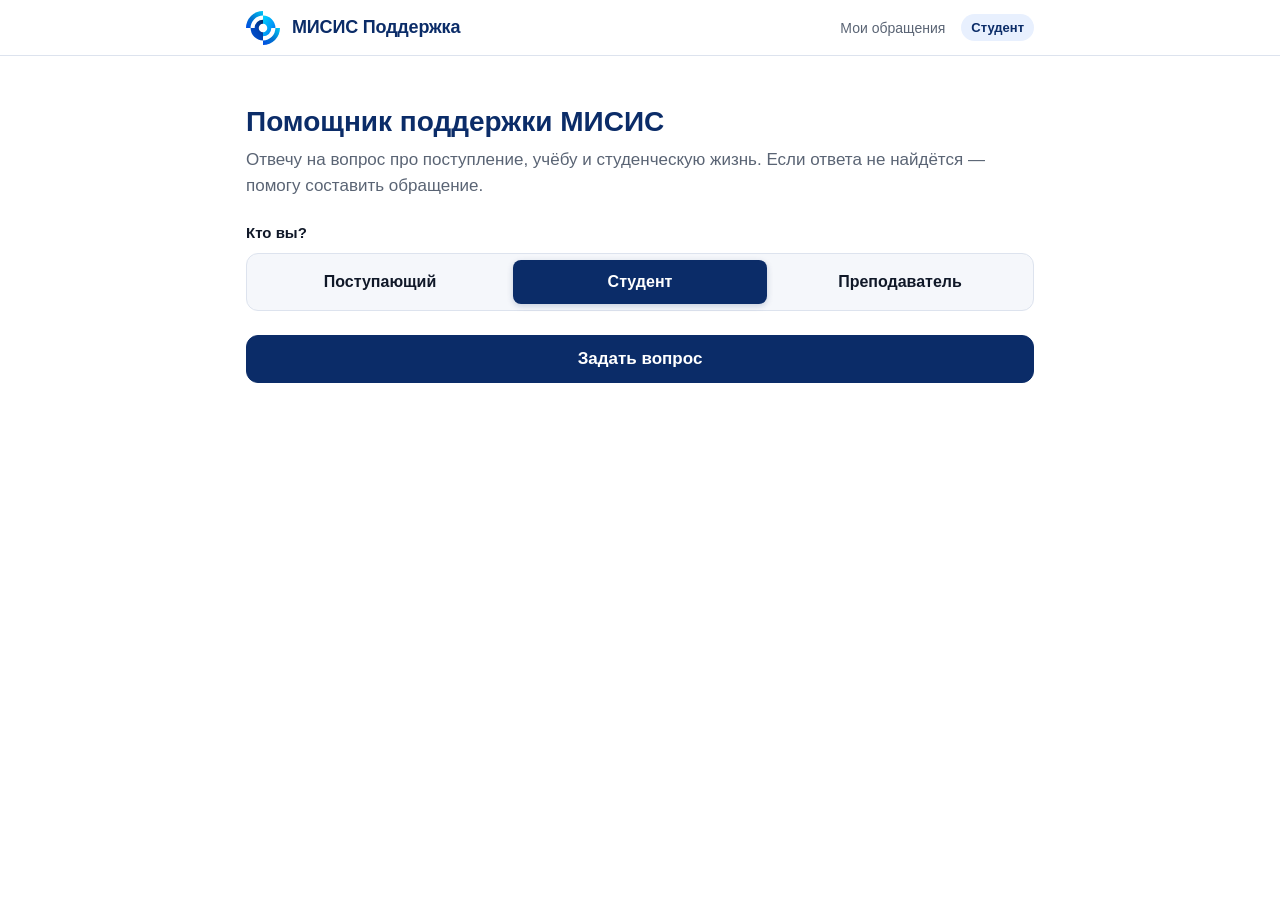
==== web/index.html @ 2f020215 "Студенческий интерфейс подключён к настоящему API Макет antitaxi лежал текстом внутри team/antitaxi/" ====
<!DOCTYPE html>
<html lang="ru">
<head>
  <meta charset="UTF-8">
  <meta name="viewport" content="width=device-width, initial-scale=1.0">
  <title>Помощник поддержки МИСИС</title>
  <link rel="stylesheet" href="style.css">
</head>
<body>

  <header class="app-header">
    <div class="header-container">
      <div class="brand-mark" id="btnLogoHome" role="button" tabindex="0" title="На главную">
        <!-- SVG reproducing the exact MISIS rebranded mark provided in prompt -->
        <svg viewBox="0 0 100 100" fill="none" xmlns="http://www.w3.org/2000/svg" aria-label="Логотип МИСИС">
          <defs>
            <!-- Top-Left Outer Arc Gradient: vibrant cyan to deep royal blue -->
            <linearGradient id="misisGradOuterTL" x1="100%" y1="0%" x2="0%" y2="100%">
              <stop offset="0%" stop-color="#00c8f8"/>
              <stop offset="55%" stop-color="#0072ce"/>
              <stop offset="100%" stop-color="#004de6"/>
            </linearGradient>
            <!-- Bottom-Right Outer Arc Gradient: deep royal blue to vibrant cyan -->
            <linearGradient id="misisGradOuterBR" x1="0%" y1="100%" x2="100%" y2="0%">
              <stop offset="0%" stop-color="#004de6"/>
              <stop offset="45%" stop-color="#0072ce"/>
              <stop offset="100%" stop-color="#00c8f8"/>
            </linearGradient>
            <!-- Cyan Portal Core Gradient -->
            <linearGradient id="misisGradCoreCyan" x1="0%" y1="0%" x2="100%" y2="100%">
              <stop offset="0%" stop-color="#00d4ff"/>
              <stop offset="60%" stop-color="#0099f7"/>
              <stop offset="100%" stop-color="#0066eb"/>
            </linearGradient>
            <!-- Blue Portal Core Gradient -->
            <linearGradient id="misisGradCoreBlue" x1="0%" y1="100%" x2="100%" y2="0%">
              <stop offset="0%" stop-color="#0052d4"/>
              <stop offset="50%" stop-color="#0044b8"/>
              <stop offset="100%" stop-color="#002b66"/>
            </linearGradient>
          </defs>

          <!-- Top-Left Outer Arc (Quadrant 2) -->
          <path d="M 50 0 A 50 50 0 0 0 0 50 L 13.5 50 A 36.5 36.5 0 0 1 50 13.5 Z" fill="url(#misisGradOuterTL)"/>

          <!-- Bottom-Right Outer Arc (Quadrant 4) -->
          <path d="M 50 100 A 50 50 0 0 0 100 50 L 86.5 50 A 36.5 36.5 0 0 1 50 86.5 Z" fill="url(#misisGradOuterBR)"/>

          <!-- Right Cyan Core (Quadrants 1 and 4 inner) -->
          <path d="M 50 13.5 A 36.5 36.5 0 0 1 86.5 50 L 74.5 50 A 24.5 24.5 0 0 1 50 74.5 L 50 62.5 A 12.5 12.5 0 0 0 50 37.5 L 50 13.5 Z" fill="url(#misisGradCoreCyan)"/>

          <!-- Left Blue Core (Quadrants 3 and 2 inner) -->
          <path d="M 50 86.5 A 36.5 36.5 0 0 1 13.5 50 L 25.5 50 A 24.5 24.5 0 0 1 50 25.5 L 50 37.5 A 12.5 12.5 0 0 0 50 62.5 L 50 86.5 Z" fill="url(#misisGradCoreBlue)"/>
        </svg>
        <span class="brand-title">МИСИС Поддержка</span>
      </div>

      <div class="header-user-status">
        <button type="button" class="btn-text" id="btnMyTicketsNav">Мои обращения</button>
        <span class="badge-role" id="hdrRoleBadge">Студент</span>
        <span class="badge-verified" id="hdrVerifiedBadge" style="display:none;" title="Почта подтверждена">✓ email</span>
        <button type="button" class="btn-text" id="hdrLogoutBtn" style="display:none;">Выйти</button>
      </div>
    </div>
  </header>

  <main class="app-main">

    <!-- Screen 1: Main screen with role slider -->
    <section id="screen-main" class="screen-view is-active" aria-labelledby="mainTitle">
      <div style="padding: 24px 0 16px;">
        <h1 id="mainTitle" class="screen-title">Помощник поддержки МИСИС</h1>
        <p class="screen-desc">
          Отвечу на вопрос про поступление, учёбу и студенческую жизнь. Если ответа не найдётся — помогу составить обращение.
        </p>

        <div style="margin-bottom:10px;">
          <label class="form-label" style="margin-bottom:8px; display:block;">Кто вы?</label>
          <div class="role-slider" role="radiogroup" aria-label="Выбор роли">
            <button type="button" class="role-option" data-role="applicant" role="radio" aria-checked="false">Поступающий</button>
            <button type="button" class="role-option is-selected" data-role="student" role="radio" aria-checked="true">Студент</button>
            <button type="button" class="role-option" data-role="teacher" role="radio" aria-checked="false">Преподаватель</button>
          </div>
        </div>

        <button type="button" id="btnStartChat" class="btn btn-primary btn-block">Задать вопрос</button>
      </div>
    </section>

    <!-- Screen 2: Chat screen with feed and input -->
    <section id="screen-chat" class="screen-view" aria-label="Чат с поддержкой">
      <div class="chat-layout">
        <nav class="chat-nav-tabs" aria-label="Режимы">
          <button type="button" class="tab-btn is-active" id="tabAskBtn">Задать вопрос</button>
          <button type="button" class="tab-btn" id="tabTicketBtn">Создать обращение</button>
        </nav>

        <div class="chat-feed" id="chatFeed" role="log" aria-live="polite"></div>

        <!-- Quick suggestion buttons for current role -->
        <div class="quick-actions-bar" id="roleSuggestionsBar" aria-label="Быстрые вопросы"></div>

        <!-- Quick actions row for verified student/teacher -->
        <div class="quick-actions-bar" id="scheduleQuickBar" style="display:none;">
          <button type="button" class="pill-btn" id="btnSchedToday">📅 Расписание на сегодня</button>
          <button type="button" class="pill-btn" id="btnSchedTomorrow">📅 На завтра</button>
          <label class="pill-btn" style="position:relative; cursor:pointer;">
            <span>🗓️ Выбрать день</span>
            <input type="date" id="dateSchedPicker" style="position:absolute; opacity:0; width:100%; left:0; top:0; height:100%; cursor:pointer;">
          </label>
        </div>

        <form id="chatForm" onsubmit="return false;" style="margin-top:auto;">
          <div class="chat-input-wrapper">
            <textarea id="chatInput" class="chat-textarea" placeholder="Ваш вопрос своими словами..." rows="1" aria-label="Сообщение"></textarea>
            <button type="button" id="chatSendBtn" class="chat-send-btn" aria-label="Отправить вопрос" disabled>
              <svg width="20" height="20" viewBox="0 0 24 24" fill="none" stroke="currentColor" stroke-width="2.2" stroke-linecap="round" stroke-linejoin="round">
                <line x1="22" y1="2" x2="11" y2="13"></line>
                <polygon points="22 2 15 22 11 13 2 9 22 2"></polygon>
              </svg>
            </button>
          </div>
          <div class="chat-hint-meta">
            <span>Enter — отправить, Shift+Enter — перенос строки</span>
          </div>
        </form>
      </div>
    </section>

    <!-- Screen 3: Email input with role-aware labels and hints -->
    <section id="screen-verify-email" class="screen-view" aria-labelledby="verifyEmailTitle">
      <div class="verify-box">
        <h1 id="verifyEmailTitle" class="screen-title">Подтверждение почты</h1>
        <p class="screen-desc">
          Чтобы создать официальное обращение и увидеть ответ в разделе «Мои обращения», подтвердите ваш почтовый адрес.
        </p>

        <form id="emailForm" onsubmit="return false;">
          <div class="form-group">
            <label for="inputEmail" class="form-label" id="emailFieldLabel">Адрес электронной почты <span class="req">*</span></label>
            <input type="email" id="inputEmail" class="input-field" placeholder="ivanov@edu.misis.ru" required>
            <div class="input-hint" id="emailHintText">
              Студентам и преподавателям — корпоративная почта @edu.misis.ru или @misis.ru, поступающим — любая личная.
            </div>
          </div>

          <div id="emailStatusBox" class="status-banner info" style="display:none;"></div>

          <button type="submit" id="btnSendCode" class="btn btn-primary btn-block">Получить код</button>
          <button type="button" class="btn btn-secondary btn-block" style="margin-top:8px;" id="btnCancelVerify">Вернуться в чат</button>
        </form>
      </div>
    </section>

    <!-- Screen 4: 6-digit verification code screen -->
    <section id="screen-verify-code" class="screen-view" aria-labelledby="verifyCodeTitle">
      <div class="verify-box">
        <h1 id="verifyCodeTitle" class="screen-title">Введите код</h1>
        <p class="screen-desc">
          Мы отправили 6-значный код на <strong id="verifyCodeTargetEmail">user@misis.ru</strong>.
        </p>

        <div id="demoCodeBanner" class="demo-code-banner" style="display:none;"></div>

        <form id="codeForm" onsubmit="return false;">
          <div class="form-group">
            <input type="text" id="inputVerifyCode" class="input-field code-input-lg" inputmode="numeric" maxlength="6" placeholder="000000" autocomplete="one-time-code" required>
          </div>

          <div id="codeStatusBox" class="status-banner info" style="display:none;"></div>

          <button type="submit" id="btnSubmitCode" class="btn btn-primary btn-block" style="margin-top:16px;">Подтвердить код</button>
          <button type="button" id="btnResendCode" class="btn btn-secondary btn-block" style="margin-top:8px;" disabled>
            Отправить код повторно <span id="codeTimerText">(0:45)</span>
          </button>
        </form>
      </div>
    </section>

    <!-- Screen 5: Dynamic Profile screen -->
    <section id="screen-profile" class="screen-view" aria-labelledby="profileTitle">
      <div class="verify-box" style="max-width:540px;">
        <h1 id="profileTitle" class="screen-title">Расскажите о себе</h1>
        <p class="screen-desc">Спрошу один раз — это нужно, чтобы показывать ваше точное расписание и адресовать вопросы в деканат.</p>

        <div id="profileNotReadyBox" class="not-ready-box" style="display:none;">
          Раздел ещё не подключён. Можно продолжить без профиля — расписание и автозаполнение будут недоступны.
          <div style="margin-top:12px;">
            <button type="button" id="btnProfileNotReadyContinue" class="btn btn-secondary">Продолжить без профиля</button>
          </div>
        </div>

        <form id="profileForm" onsubmit="return false;">
          <div id="profileDynamicFields"></div>

          <div id="profileStatusBox" class="status-banner error" style="display:none;"></div>

          <button type="submit" id="btnSaveProfile" class="btn btn-primary btn-block" style="margin-top:16px;">Сохранить и продолжить</button>

          <div style="margin-top:12px; text-align:center;">
            <button type="button" id="btnSkipProfile" class="btn-text">Пропустить</button>
            <p style="font-size:13px; color:var(--text-dim); margin-top:4px;">
              Если пропустить, функции расписания и автозаполнения будут недоступны.
            </p>
          </div>
        </form>
      </div>
    </section>

    <!-- Screen 6: Clarifications & Ticket Preview -->
    <section id="screen-ticket-preview" class="screen-view" aria-labelledby="ticketDraftTitle">
      <div style="max-width:680px; margin:0 auto; width:100%;">
        <h1 id="ticketDraftTitle" class="screen-title">Оформление обращения</h1>
        <p class="screen-desc">Проверьте данные перед отправкой. Обращение уйдёт профильному сотруднику МИСИС во внутреннюю очередь поддержки.</p>

        <div id="draftLoadingBox" class="state-box" style="display:none;">Готовлю черновик обращения…</div>
        <div id="draftErrorBox" class="state-box state-error" style="display:none;"></div>

        <div id="clarifyQuestionsBlock" class="clarify-card" style="display:none;">
          <h3 style="font-size:18px; margin-bottom:8px; color:var(--brand);">Чтобы оформить обращение, уточните:</h3>
          <div id="clarifyInputsContainer"></div>
          <button type="button" id="btnSubmitClarifications" class="btn btn-primary" style="margin-top:12px;">Продолжить</button>
        </div>

        <div id="ticketReadyBlock" class="card" style="display:none;">
          <h3 style="font-size:20px; font-weight:700; color:var(--brand); margin-bottom:12px;">Предпросмотр обращения</h3>

          <div class="ticket-preview">
            <div class="ticket-preview-row">
              <div class="ticket-preview-label">Тема</div>
              <div class="ticket-preview-val" id="previewSubject">—</div>
            </div>
            <div class="ticket-preview-row">
              <div class="ticket-preview-label">От кого</div>
              <div class="ticket-preview-val" id="previewSender">—</div>
            </div>
            <div class="ticket-preview-row">
              <div class="ticket-preview-label">Текст обращения</div>
              <div class="ticket-preview-val" id="previewText" style="background:#fff; padding:12px; border-radius:8px; border:1px solid var(--line); margin-top:4px;">—</div>
            </div>
          </div>

          <div id="submitStatusBox" class="status-banner error" style="display:none;"></div>

          <div style="display:flex; gap:12px; margin-top:16px;">
            <button type="button" id="btnConfirmSendTicket" class="btn btn-primary" style="flex:1;">Отправить обращение</button>
            <button type="button" id="btnEditTicket" class="btn btn-secondary">Исправить</button>
          </div>
        </div>
      </div>
    </section>

    <!-- Screen 7: Ticket Sent confirmation -->
    <section id="screen-ticket-sent" class="screen-view" aria-labelledby="sentTitle">
      <div class="success-hero">
        <div style="width:64px; height:64px; border-radius:50%; background:var(--ok-soft); color:var(--ok); display:flex; align-items:center; justify-content:center; margin:0 auto 16px; font-size:32px;">
          ✓
        </div>
        <h1 id="sentTitle" class="screen-title">Обращение отправлено</h1>
        <p class="screen-desc" style="margin-bottom:8px;">Ваш вопрос зарегистрирован в службе поддержки университета.</p>

        <div>
          <div style="font-size:14px; color:var(--text-dim); text-transform:uppercase; letter-spacing:0.05em; font-weight:700;">Номер обращения</div>
          <div class="ticket-num-badge" id="sentTicketId">MISIS-2026-0007</div>
        </div>

        <div class="card" style="text-align:left; margin:20px 0;">
          <div style="font-size:15px; margin-bottom:6px;"><strong>Куда направлено:</strong> <span id="sentTargetDept">Служба поддержки МИСИС</span></div>
          <div style="font-size:15px;"><strong>Что дальше:</strong> Ответ появится здесь, в разделе «Мои обращения». Письмом он не приходит — сотрудник отвечает во внутренней очереди.</div>
        </div>

        <div style="display:flex; gap:12px; flex-wrap:wrap; justify-content:center;">
          <button type="button" id="btnOpenTicketAfterSent" class="btn btn-secondary">Открыть «Мои обращения»</button>
          <button type="button" id="btnBackToChatAfterSent" class="btn btn-primary">Задать ещё вопрос</button>
        </div>
      </div>
    </section>

    <!-- Screen 8: "Мои обращения" — экрана не было в макете, добавлен при отключении
         почты: теперь это единственное место, где виден ответ сотрудника. -->
    <section id="screen-my-tickets" class="screen-view" aria-labelledby="myTicketsTitle">
      <div style="max-width:720px; margin:0 auto; width:100%;">

        <!-- Подэкран списка -->
        <div id="myTicketsListView">
          <div class="tickets-toolbar">
            <div>
              <h1 id="myTicketsTitle" class="screen-title" style="margin-bottom:4px;">Мои обращения</h1>
              <p class="screen-desc" style="margin-bottom:0;">Ответ сотрудника появляется здесь — почтой он не приходит.</p>
            </div>
            <button type="button" class="btn btn-secondary" id="btnRefreshMyTickets">Обновить</button>
          </div>

          <div class="tickets-search" style="margin-top:20px;">
            <label class="form-label" for="ticketSearchInput" style="margin-bottom:8px; display:block;">Найти по номеру обращения</label>
            <div class="tickets-search-row">
              <input type="text" id="ticketSearchInput" class="input-field" placeholder="MISIS-2026-0007">
              <button type="button" class="btn btn-secondary" id="btnTicketSearch">Найти</button>
            </div>
            <div class="input-hint" style="margin-top:6px;">
              Анонимное обращение в списке не отображается — оно ни к кому не привязано. Найти его можно только по этому номеру.
            </div>
            <div id="ticketSearchStatus" class="state-box state-error" style="display:none; margin-top:10px;"></div>
          </div>

          <div id="myTicketsListBox"></div>
        </div>

        <!-- Подэкран переписки по одному обращению -->
        <div id="myTicketsDetailView" style="display:none;">
          <div class="ticket-detail-header">
            <button type="button" class="btn-text" id="btnBackToTicketsList">← К списку</button>
            <div class="ticket-detail-header-actions">
              <button type="button" class="btn btn-secondary" id="btnRefreshTicketDetail">Обновить</button>
            </div>
          </div>
          <div id="ticketDetailBox"></div>
        </div>

      </div>
    </section>

  </main>

  <template id="tpl-user-msg">
    <div class="msg-bubble msg-bubble-user">
      <div class="user-text"></div>
    </div>
  </template>

  <template id="tpl-bot-container">
    <div class="msg-bubble msg-bubble-bot">
      <div class="bot-answer-group"></div>
    </div>
  </template>

  <template id="tpl-answer-card">
    <div class="answer-card">
      <h3 class="answer-card-header"></h3>
      <div class="answer-card-body"></div>
      <div class="answer-sources">
        <span>Источники:</span>
      </div>
    </div>
  </template>

  <template id="tpl-notfound-card">
    <div class="not-found-card">
      <h4 class="not-found-title">Вопрос</h4>
      <p>Точного ответа в базе не нашёл.</p>
      <button type="button" class="btn btn-primary btn-create-ticket-trigger" style="height:40px; font-size:15px; padding:0 14px;">
        Создать обращение
      </button>
    </div>
  </template>

  <template id="tpl-error-msg">
    <div class="card" style="border-color:var(--accent); background:var(--accent-soft); width:100%;">
      <div style="color:var(--accent); font-weight:700; margin-bottom:4px;" class="err-title">Не удалось связаться с помощником</div>
      <div style="font-size:15px; color:var(--text); margin-bottom:8px;" class="err-desc">Проверьте соединение или повторите отправку.</div>
      <button type="button" class="btn btn-secondary btn-retry-send" style="height:36px; font-size:14px; background:#fff;">Повторить</button>
    </div>
  </template>

  <template id="tpl-schedule-card">
    <div class="schedule-container">
      <div class="schedule-header">
        <span class="sched-date-title">Понедельник, 14 сентября</span>
        <span class="sched-week-title">верхняя неделя</span>
      </div>
      <div class="schedule-lessons-list"></div>
    </div>
  </template>

  <template id="tpl-schedule-item">
    <div class="schedule-item">
      <div class="time-slot">
        <div class="time-hours">10:50–12:25</div>
        <div class="time-num">2 пара</div>
      </div>
      <div class="lesson-meta">
        <div class="lesson-title-row">
          <span class="lesson-title">Название дисциплины</span>
          <span class="badge-lesson-kind">лекция</span>
        </div>
        <div class="lesson-sub">
          <span class="teacher-name">Иванов И. И.</span> · <span class="room-num">Б-402</span>
        </div>
      </div>
    </div>
  </template>

  <script src="app.js" defer></script>
</body>
</html>
---- web/style.css ----
:root {
  --bg: #ffffff;
  --surface: #f5f7fb;
  --surface-hover: #eaf0fa;
  --line: #dde3ee;
  --text: #101828;
  --text-dim: #5a6474;
  --brand: #0b2c68;
  --brand-hover: #143a82;
  --brand-light: #e8f0fe;
  --brand-cyan: #00a4e4;
  --accent: #e4002b;
  --accent-soft: #fde8eb;
  --ok: #1a7f4b;
  --ok-soft: #eaf6ef;
  --warn: #b26a00;
  --warn-soft: #fef4e6;
  --radius: 12px;
  --radius-sm: 8px;
  --gap: 16px;
  --font-stack: -apple-system, "Segoe UI", Roboto, Arial, sans-serif;
}

*, *::before, *::after {
  box-sizing: border-box;
  margin: 0;
  padding: 0;
}

body {
  background-color: var(--bg);
  color: var(--text);
  font-family: var(--font-stack);
  font-size: 17px;
  line-height: 1.5;
  -webkit-font-smoothing: antialiased;
  min-height: 100vh;
  display: flex;
  flex-direction: column;
}

:focus-visible {
  outline: 3px solid var(--brand-cyan) !important;
  outline-offset: 2px !important;
}

.app-header {
  height: 56px;
  border-bottom: 1px solid var(--line);
  background: var(--bg);
  position: sticky;
  top: 0;
  z-index: 50;
  display: flex;
  align-items: center;
}

.header-container {
  width: 100%;
  max-width: 820px;
  margin: 0 auto;
  padding: 0 16px;
  display: flex;
  justify-content: space-between;
  align-items: center;
  gap: 12px;
}

.brand-mark {
  display: flex;
  align-items: center;
  gap: 12px;
  text-decoration: none;
  color: var(--brand);
  cursor: pointer;
}

.brand-mark svg {
  width: 34px;
  height: 34px;
  flex-shrink: 0;
}

.brand-title {
  font-size: 18px;
  font-weight: 700;
  letter-spacing: -0.01em;
  color: var(--brand);
  white-space: nowrap;
}

.header-user-status {
  display: flex;
  align-items: center;
  gap: 8px;
  font-size: 14px;
}

.badge-role {
  display: inline-flex;
  align-items: center;
  padding: 4px 10px;
  background: var(--brand-light);
  color: var(--brand);
  border-radius: 999px;
  font-size: 13px;
  font-weight: 600;
  white-space: nowrap;
}

.badge-verified {
  display: inline-flex;
  align-items: center;
  gap: 4px;
  padding: 3px 8px;
  background: var(--ok-soft);
  color: var(--ok);
  border-radius: 999px;
  font-size: 12px;
  font-weight: 600;
  max-width: 160px;
  overflow: hidden;
  text-overflow: ellipsis;
  white-space: nowrap;
}

.btn-text {
  background: none;
  border: none;
  color: var(--text-dim);
  font-size: 14px;
  font-weight: 500;
  cursor: pointer;
  padding: 6px 8px;
  border-radius: var(--radius-sm);
}
.btn-text:hover {
  color: var(--accent);
  background: var(--surface);
}

.app-main {
  flex: 1;
  width: 100%;
  max-width: 820px;
  margin: 0 auto;
  padding: 24px 16px 36px;
  display: flex;
  flex-direction: column;
}

.screen-view {
  display: none;
  flex-direction: column;
  width: 100%;
  animation: fadeIn 120ms ease;
}

.screen-view.is-active {
  display: flex;
}

@keyframes fadeIn {
  from { opacity: 0; transform: translateY(4px); }
  to { opacity: 1; transform: translateY(0); }
}

h1.screen-title {
  font-size: 28px;
  font-weight: 700;
  line-height: 1.25;
  color: var(--brand);
  margin-bottom: 8px;
}

p.screen-desc {
  font-size: 17px;
  color: var(--text-dim);
  line-height: 1.5;
  margin-bottom: 24px;
}

.btn {
  display: inline-flex;
  align-items: center;
  justify-content: center;
  height: 48px;
  padding: 0 20px;
  border-radius: var(--radius);
  font-size: 17px;
  font-weight: 600;
  cursor: pointer;
  text-decoration: none;
  transition: background-color 0.15s, border-color 0.15s;
  min-width: 48px;
  border: 1px solid transparent;
  user-select: none;
}

.btn-primary {
  background: var(--brand);
  color: #ffffff;
  border-color: var(--brand);
}
.btn-primary:hover:not(:disabled) {
  background: var(--brand-hover);
}
.btn-primary:disabled {
  background: #a0aec0;
  border-color: #a0aec0;
  cursor: not-allowed;
  opacity: 0.8;
}

.btn-secondary {
  background: transparent;
  border: 1px solid var(--line);
  color: var(--brand);
}
.btn-secondary:hover:not(:disabled) {
  background: var(--surface);
  border-color: var(--brand);
}

.btn-block {
  width: 100%;
}

.card {
  background: var(--surface);
  border: 1px solid var(--line);
  border-radius: var(--radius);
  padding: 16px;
}

.form-group {
  margin-bottom: 16px;
  display: flex;
  flex-direction: column;
  gap: 6px;
}

.form-label {
  font-size: 15px;
  font-weight: 600;
  color: var(--text);
}
.form-label .req {
  color: var(--accent);
  margin-left: 2px;
}

.input-field {
  height: 48px;
  width: 100%;
  padding: 0 14px;
  font-size: 17px;
  font-family: inherit;
  border: 1px solid var(--line);
  border-radius: var(--radius);
  background: #ffffff;
  color: var(--text);
  transition: border-color 0.15s;
}

select.input-field {
  appearance: none;
  background-image: url("data:image/svg+xml,%3Csvg xmlns='http://www.w3.org/2000/svg' width='16' height='16' fill='%235a6474' viewBox='0 0 16 16'%3E%3Cpath d='M8 11.5l-5-5h10l-5 5z'/%3E%3C/svg%3E");
  background-repeat: no-repeat;
  background-position: right 14px center;
  padding-right: 36px;
}

.input-field:focus {
  border-color: var(--brand);
}

.input-hint {
  font-size: 15px;
  color: var(--text-dim);
  line-height: 1.4;
}

.role-slider {
  display: flex;
  background: var(--surface);
  border: 1px solid var(--line);
  padding: 6px;
  border-radius: var(--radius);
  margin-bottom: 24px;
  gap: 6px;
}

.role-option {
  flex: 1;
  height: 44px;
  display: flex;
  align-items: center;
  justify-content: center;
  font-size: 16px;
  font-weight: 600;
  border-radius: var(--radius-sm);
  cursor: pointer;
  color: var(--text);
  border: none;
  background: transparent;
  transition: all 0.12s ease;
  text-align: center;
  padding: 0 8px;
}

.role-option.is-selected {
  background: var(--brand);
  color: #ffffff;
  box-shadow: 0 2px 6px rgba(11, 44, 104, 0.2);
}

.chat-layout {
  display: flex;
  flex-direction: column;
  height: calc(100vh - 116px);
  min-height: 520px;
}

.chat-nav-tabs {
  display: flex;
  gap: 8px;
  margin-bottom: 12px;
  border-bottom: 1px solid var(--line);
  padding-bottom: 8px;
}

.tab-btn {
  background: none;
  border: 1px solid transparent;
  padding: 8px 14px;
  font-size: 16px;
  font-weight: 600;
  color: var(--text-dim);
  border-radius: var(--radius-sm);
  cursor: pointer;
}

.tab-btn.is-active {
  color: var(--brand);
  background: var(--brand-light);
  border-color: var(--line);
}

.chat-feed {
  flex: 1;
  overflow-y: auto;
  padding: 12px 2px;
  display: flex;
  flex-direction: column;
  gap: 16px;
  scroll-behavior: smooth;
}

.msg-bubble {
  max-width: 88%;
  animation: fadeIn 120ms ease;
}

.msg-bubble-user {
  align-self: flex-end;
  background: var(--brand);
  color: #ffffff;
  padding: 12px 18px;
  border-radius: var(--radius) var(--radius) 2px var(--radius);
  font-size: 17px;
  line-height: 1.45;
  word-break: break-word;
}

.msg-bubble-bot {
  align-self: flex-start;
  width: 100%;
  max-width: 95%;
  display: flex;
  flex-direction: column;
  gap: 12px;
}

.bot-answer-group {
  display: flex;
  flex-direction: column;
  gap: 12px;
  width: 100%;
}

.answer-card {
  background: var(--surface);
  border: 1px solid var(--line);
  border-radius: var(--radius);
  padding: 16px 18px;
}

.answer-card-header {
  font-size: 18px;
  font-weight: 700;
  color: var(--brand);
  padding-bottom: 8px;
  border-bottom: 1px solid var(--line);
  margin-bottom: 10px;
}

.answer-card-body {
  font-size: 17px;
  line-height: 1.5;
  color: var(--text);
  margin-bottom: 12px;
}

.answer-sources {
  margin-top: 10px;
  padding-top: 8px;
  border-top: 1px dashed var(--line);
  font-size: 14px;
  color: var(--text-dim);
}

.answer-source-link {
  display: inline-flex;
  align-items: center;
  gap: 4px;
  color: var(--brand);
  font-weight: 600;
  text-decoration: none;
  margin-top: 4px;
}
.answer-source-link:hover {
  text-decoration: underline;
}

.not-found-card {
  background: #ffffff;
  border: 1.5px dashed #cbd5e1;
  border-radius: var(--radius);
  padding: 16px 18px;
}

.not-found-card h4 {
  font-size: 18px;
  font-weight: 700;
  color: var(--text);
  margin-bottom: 6px;
}

.not-found-card p {
  font-size: 16px;
  color: var(--text-dim);
  margin-bottom: 14px;
}

.quick-actions-bar {
  display: flex;
  flex-wrap: wrap;
  gap: 8px;
  padding: 8px 0;
  align-items: center;
}

.pill-btn {
  height: 38px;
  padding: 0 14px;
  font-size: 14px;
  font-weight: 600;
  background: var(--surface);
  border: 1px solid var(--line);
  color: var(--brand);
  border-radius: 999px;
  cursor: pointer;
  display: inline-flex;
  align-items: center;
  gap: 6px;
}
.pill-btn:hover {
  background: var(--brand-light);
  border-color: var(--brand-cyan);
}

.chat-input-wrapper {
  position: relative;
  margin-top: 6px;
  display: flex;
  align-items: flex-end;
  gap: 8px;
  background: var(--surface);
  border: 1.5px solid var(--line);
  border-radius: var(--radius);
  padding: 6px 10px 6px 14px;
  transition: border-color 0.15s;
}

.chat-input-wrapper:focus-within {
  border-color: var(--brand);
  box-shadow: 0 0 0 2px rgba(11, 44, 104, 0.12);
}

.chat-textarea {
  flex: 1;
  border: none;
  background: transparent;
  outline: none;
  resize: none;
  font-family: inherit;
  font-size: 16px;
  line-height: 1.4;
  max-height: 130px;
  min-height: 36px;
  color: var(--text);
  padding: 6px 0;
}

.chat-send-btn {
  width: 42px;
  height: 42px;
  border-radius: var(--radius-sm);
  background: var(--brand);
  border: none;
  color: #ffffff;
  display: flex;
  align-items: center;
  justify-content: center;
  cursor: pointer;
  flex-shrink: 0;
  transition: background 0.15s;
}
.chat-send-btn:hover:not(:disabled) {
  background: var(--brand-hover);
}
.chat-send-btn:disabled {
  background: #cbd5e1;
  cursor: not-allowed;
}

.chat-hint-meta {
  font-size: 13px;
  color: var(--text-dim);
  padding: 4px 2px 0;
  display: flex;
  justify-content: space-between;
}

.typing-indicator {
  display: inline-flex;
  align-items: center;
  gap: 6px;
  padding: 10px 14px;
  background: var(--surface);
  border-radius: var(--radius);
  font-size: 14px;
  color: var(--brand);
  font-weight: 500;
  width: fit-content;
}

.dot-flashing {
  width: 6px;
  height: 6px;
  background-color: var(--brand);
  border-radius: 50%;
  animation: dotPulse 1s infinite alternate;
}
.dot-flashing:nth-child(2) { animation-delay: 0.2s; }
.dot-flashing:nth-child(3) { animation-delay: 0.4s; }

@keyframes dotPulse {
  0% { opacity: 0.3; transform: scale(0.8); }
  100% { opacity: 1; transform: scale(1.2); }
}

.schedule-container {
  background: #ffffff;
  border: 1px solid var(--line);
  border-radius: var(--radius);
  overflow: hidden;
  margin: 8px 0;
}

.schedule-header {
  background: var(--surface);
  padding: 10px 14px;
  border-bottom: 1px solid var(--line);
  font-size: 15px;
  font-weight: 700;
  color: var(--brand);
  display: flex;
  justify-content: space-between;
}

.schedule-item {
  padding: 12px 14px;
  border-bottom: 1px solid var(--line);
  display: grid;
  grid-template-columns: 80px 1fr;
  gap: 12px;
  align-items: flex-start;
}
.schedule-item:last-child {
  border-bottom: none;
}

.time-slot {
  font-size: 14px;
  font-weight: 700;
  color: var(--text);
}
.time-num {
  font-size: 13px;
  color: var(--text-dim);
  font-weight: 500;
}

.lesson-meta {
  display: flex;
  flex-direction: column;
  gap: 2px;
}
.lesson-title-row {
  display: flex;
  align-items: center;
  gap: 8px;
  flex-wrap: wrap;
}
.lesson-title {
  font-size: 16px;
  font-weight: 600;
  color: var(--text);
}
.badge-lesson-kind {
  font-size: 12px;
  font-weight: 700;
  padding: 2px 6px;
  border-radius: 4px;
}
.kind-lecture { background: #e0f2fe; color: #0369a1; }
.kind-practice { background: #fef3c7; color: #92400e; }
.kind-lab { background: #dcfce7; color: #166534; }
.kind-other { background: #f1f5f9; color: #475569; }

.lesson-sub {
  font-size: 14px;
  color: var(--text-dim);
}

.verify-box {
  max-width: 480px;
  margin: 20px auto 0;
  width: 100%;
}

.code-input-lg {
  font-size: 32px;
  letter-spacing: 12px;
  text-align: center;
  font-weight: 700;
  height: 64px;
  font-family: monospace;
  color: var(--brand);
}

.status-banner {
  padding: 12px 14px;
  border-radius: var(--radius);
  font-size: 15px;
  margin-top: 14px;
  display: flex;
  align-items: center;
  gap: 8px;
}
.status-banner.error {
  background: var(--accent-soft);
  color: var(--accent);
  border: 1px solid #fecdd3;
}
.status-banner.warn {
  background: var(--warn-soft);
  color: var(--warn);
  border: 1px solid #fde68a;
}
.status-banner.info {
  background: var(--surface);
  color: var(--text-dim);
  border: 1px solid var(--line);
}

.clarify-card {
  background: #ffffff;
  border: 2px solid var(--brand);
  border-radius: var(--radius);
  padding: 18px;
  margin: 8px 0;
}

.ticket-preview {
  background: var(--surface);
  border: 1px solid var(--line);
  border-radius: var(--radius);
  padding: 16px;
  margin-top: 12px;
}
.ticket-preview-row {
  margin-bottom: 10px;
}
.ticket-preview-label {
  font-size: 13px;
  font-weight: 700;
  text-transform: uppercase;
  letter-spacing: 0.04em;
  color: var(--text-dim);
}
.ticket-preview-val {
  font-size: 16px;
  color: var(--text);
  font-weight: 500;
  white-space: pre-wrap;
}

.success-hero {
  text-align: center;
  padding: 40px 16px;
  max-width: 580px;
  margin: 0 auto;
}

.ticket-num-badge {
  font-size: 38px;
  font-weight: 800;
  color: var(--brand);
  letter-spacing: 1px;
  margin: 12px 0;
  padding: 12px 24px;
  background: var(--brand-light);
  border-radius: var(--radius);
  display: inline-block;
}

@media (max-width: 480px) {
  .role-slider {
    flex-direction: column;
  }
  .brand-title {
    font-size: 16px;
  }
  h1.screen-title {
    font-size: 24px;
  }
  .ticket-num-badge {
    font-size: 28px;
  }
}

/* ===== Раздел "Мои обращения" (не было в макете дизайнера — добавлено при ===== */
/* ===== подключении к реальному API, почта отменена, ответ виден только тут) == */

.tickets-toolbar {
  display: flex;
  align-items: center;
  justify-content: space-between;
  gap: 12px;
  margin-bottom: 4px;
}

.tickets-search {
  margin-bottom: 20px;
}

.tickets-search-row {
  display: flex;
  gap: 8px;
}

.tickets-search-row .input-field {
  flex: 1;
}

.tickets-search-row .btn {
  height: 48px;
  padding: 0 18px;
  white-space: nowrap;
}

/* Общие состояния сети — загрузка / пусто / ошибка с повтором.
   Один и тот же вид переиспользуется в списке обращений, карточке
   переписки и разделах профиля/расписания, которые ещё не подключены. */
.state-box {
  padding: 28px 16px;
  text-align: center;
  color: var(--text-dim);
  background: var(--surface);
  border: 1px solid var(--line);
  border-radius: var(--radius);
  font-size: 16px;
}

.state-box.state-error {
  color: var(--accent);
  background: var(--accent-soft);
  border-color: #fecdd3;
}

.state-box .btn {
  margin-top: 14px;
}

.tickets-list {
  display: flex;
  flex-direction: column;
  gap: 10px;
}

.ticket-list-item {
  display: block;
  width: 100%;
  text-align: left;
  background: var(--surface);
  border: 1px solid var(--line);
  border-radius: var(--radius);
  padding: 14px 16px;
  cursor: pointer;
  font-family: inherit;
  color: inherit;
}

.ticket-list-item:hover {
  background: var(--surface-hover);
  border-color: var(--brand-cyan);
}

.ticket-list-row-top {
  display: flex;
  align-items: center;
  justify-content: space-between;
  gap: 10px;
  margin-bottom: 6px;
}

.ticket-list-num {
  font-size: 13px;
  font-weight: 700;
  color: var(--text-dim);
  font-variant-numeric: tabular-nums;
}

.ticket-list-subject {
  font-size: 16px;
  font-weight: 600;
  color: var(--text);
  margin-bottom: 4px;
}

.ticket-list-row-bottom {
  display: flex;
  justify-content: space-between;
  gap: 10px;
  font-size: 14px;
  color: var(--text-dim);
}

.status-chip {
  display: inline-flex;
  align-items: center;
  padding: 3px 10px;
  border-radius: 999px;
  font-size: 13px;
  font-weight: 700;
  white-space: nowrap;
}

.status-chip-new { background: #eef0f4; color: #56606f; }
.status-chip-in_progress { background: #e0f2fe; color: #075985; }
.status-chip-answered { background: var(--ok-soft); color: var(--ok); font-weight: 800; }
.status-chip-closed { background: #f1f3f6; color: #8a93a3; }

.ticket-detail-header {
  display: flex;
  align-items: center;
  justify-content: space-between;
  gap: 12px;
  margin-bottom: 6px;
}

.ticket-detail-header-actions {
  display: flex;
  align-items: center;
  gap: 8px;
}

.ticket-detail-meta {
  display: flex;
  flex-wrap: wrap;
  gap: 8px;
  margin-bottom: 18px;
}

.ticket-detail-meta .meta-chip {
  font-size: 13px;
  color: var(--text-dim);
  background: var(--surface);
  border: 1px solid var(--line);
  border-radius: 999px;
  padding: 3px 10px;
}

.thread-feed {
  display: flex;
  flex-direction: column;
  gap: 14px;
  margin-bottom: 20px;
}

.thread-original {
  background: var(--surface);
  border: 1px solid var(--line);
  border-radius: var(--radius);
  padding: 14px 16px;
  white-space: pre-wrap;
  word-break: break-word;
  font-size: 16px;
}

.thread-original::before {
  content: "Исходное обращение";
  display: block;
  font-size: 13px;
  font-weight: 700;
  text-transform: uppercase;
  letter-spacing: 0.04em;
  color: var(--text-dim);
  margin-bottom: 8px;
}

.thread-msg {
  max-width: 88%;
  padding: 12px 16px;
  border-radius: var(--radius);
  white-space: pre-wrap;
  word-break: break-word;
  font-size: 16px;
}

.thread-msg-meta {
  font-size: 12px;
  margin-bottom: 4px;
  opacity: 0.75;
}

.thread-msg-user {
  align-self: flex-end;
  background: var(--brand);
  color: #ffffff;
  border-radius: var(--radius) var(--radius) 2px var(--radius);
}

.thread-msg-operator {
  align-self: flex-start;
  background: #ffffff;
  border: 1px solid var(--line);
  border-radius: var(--radius) var(--radius) var(--radius) 2px;
}

.clarify-row {
  display: flex;
  align-items: flex-end;
  gap: 8px;
}

.clarify-row .chat-textarea {
  flex: 1;
  background: var(--surface);
  border: 1.5px solid var(--line);
  border-radius: var(--radius);
  padding: 12px 14px;
}

/* Демо-плашка кода подтверждения: временный костыль на защиту, пока почта
   не может доставить письмо (см. docs/API.md, раздел 3, AUTH_SHOW_CODE).
   Нарочно выглядит не как часть продукта — пунктир и приглушённый фон. */
.demo-code-banner {
  border: 1.5px dashed #a8b3c4;
  background: #f4f5f8;
  color: var(--text-dim);
  border-radius: var(--radius-sm);
  padding: 10px 14px;
  font-size: 14px;
  margin-bottom: 14px;
  line-height: 1.4;
}

.demo-code-banner strong {
  color: var(--text);
  font-family: monospace;
  font-size: 16px;
  letter-spacing: 2px;
}

.not-ready-box {
  background: var(--surface);
  border: 1px dashed var(--line);
  border-radius: var(--radius);
  padding: 18px 16px;
  color: var(--text-dim);
  font-size: 15px;
  text-align: center;
}

@media (max-width: 480px) {
  .tickets-search-row {
    flex-direction: column;
  }
  .tickets-search-row .btn {
    width: 100%;
  }
  .thread-msg {
    max-width: 100%;
  }
}
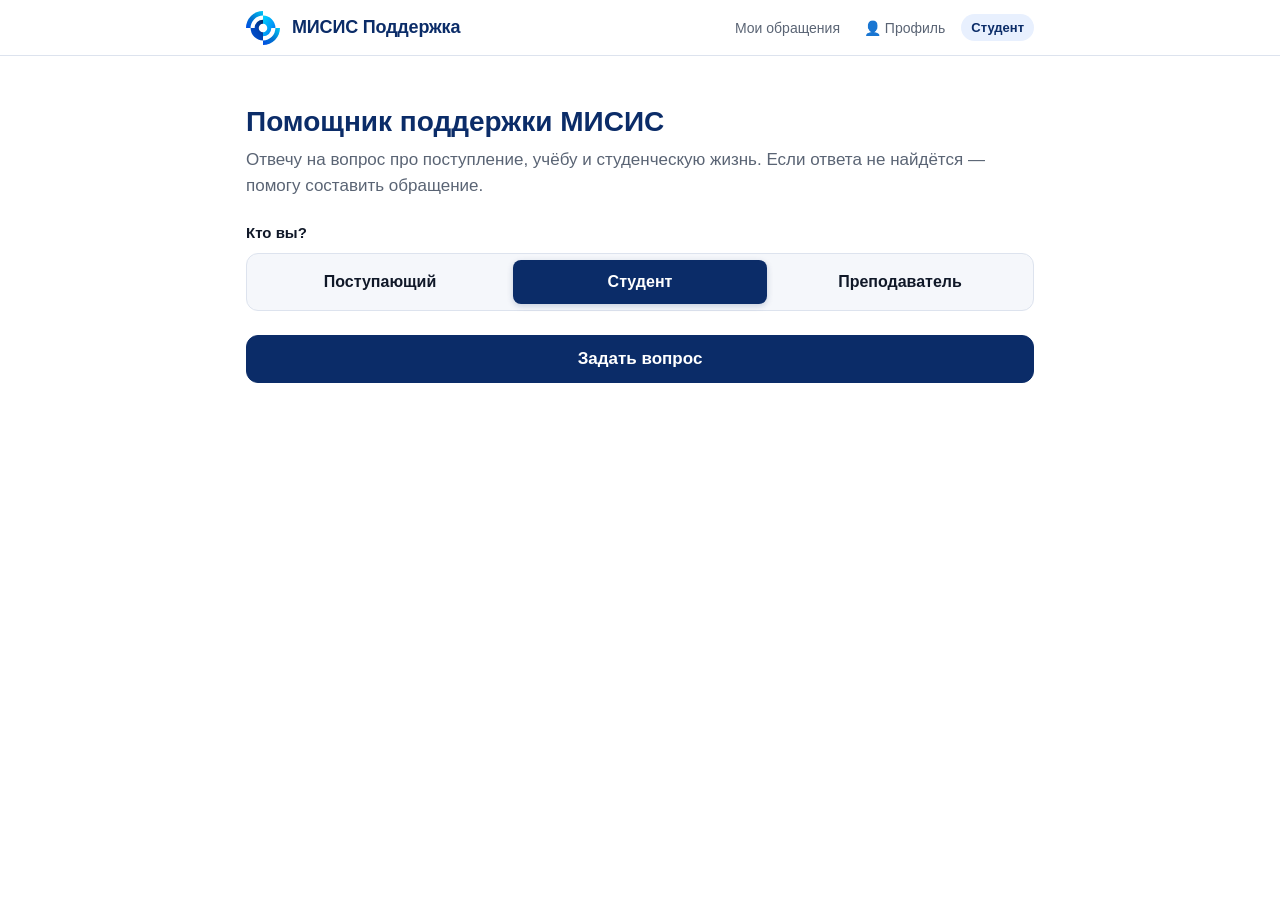
==== commit 2ffec7d6: "Чинит кнопку выбора дня расписания, роутинг пилюли Расписание и кнопку Профиль - scheduleQuickBar: l" ====
--- a/web/index.html
+++ b/web/index.html
@@ -57,6 +57,7 @@
 
       <div class="header-user-status">
         <button type="button" class="btn-text" id="btnMyTicketsNav">Мои обращения</button>
+        <button type="button" class="btn-text" id="btnProfileNav" style="display:none;">👤 Профиль</button>
         <span class="badge-role" id="hdrRoleBadge">Студент</span>
         <span class="badge-verified" id="hdrVerifiedBadge" style="display:none;" title="Почта подтверждена">✓ email</span>
         <button type="button" class="btn-text" id="hdrLogoutBtn" style="display:none;">Выйти</button>
@@ -104,10 +105,10 @@
         <div class="quick-actions-bar" id="scheduleQuickBar" style="display:none;">
           <button type="button" class="pill-btn" id="btnSchedToday">📅 Расписание на сегодня</button>
           <button type="button" class="pill-btn" id="btnSchedTomorrow">📅 На завтра</button>
-          <label class="pill-btn" style="position:relative; cursor:pointer;">
+          <button type="button" class="pill-btn" id="btnSchedPickDay" style="position:relative; cursor:pointer;">
             <span>🗓️ Выбрать день</span>
-            <input type="date" id="dateSchedPicker" style="position:absolute; opacity:0; width:100%; left:0; top:0; height:100%; cursor:pointer;">
-          </label>
+            <input type="date" id="dateSchedPicker" tabindex="-1" style="position:absolute; opacity:0; width:100%; left:0; top:0; height:100%; pointer-events:none;">
+          </button>
         </div>
 
         <form id="chatForm" onsubmit="return false;" style="margin-top:auto;">
